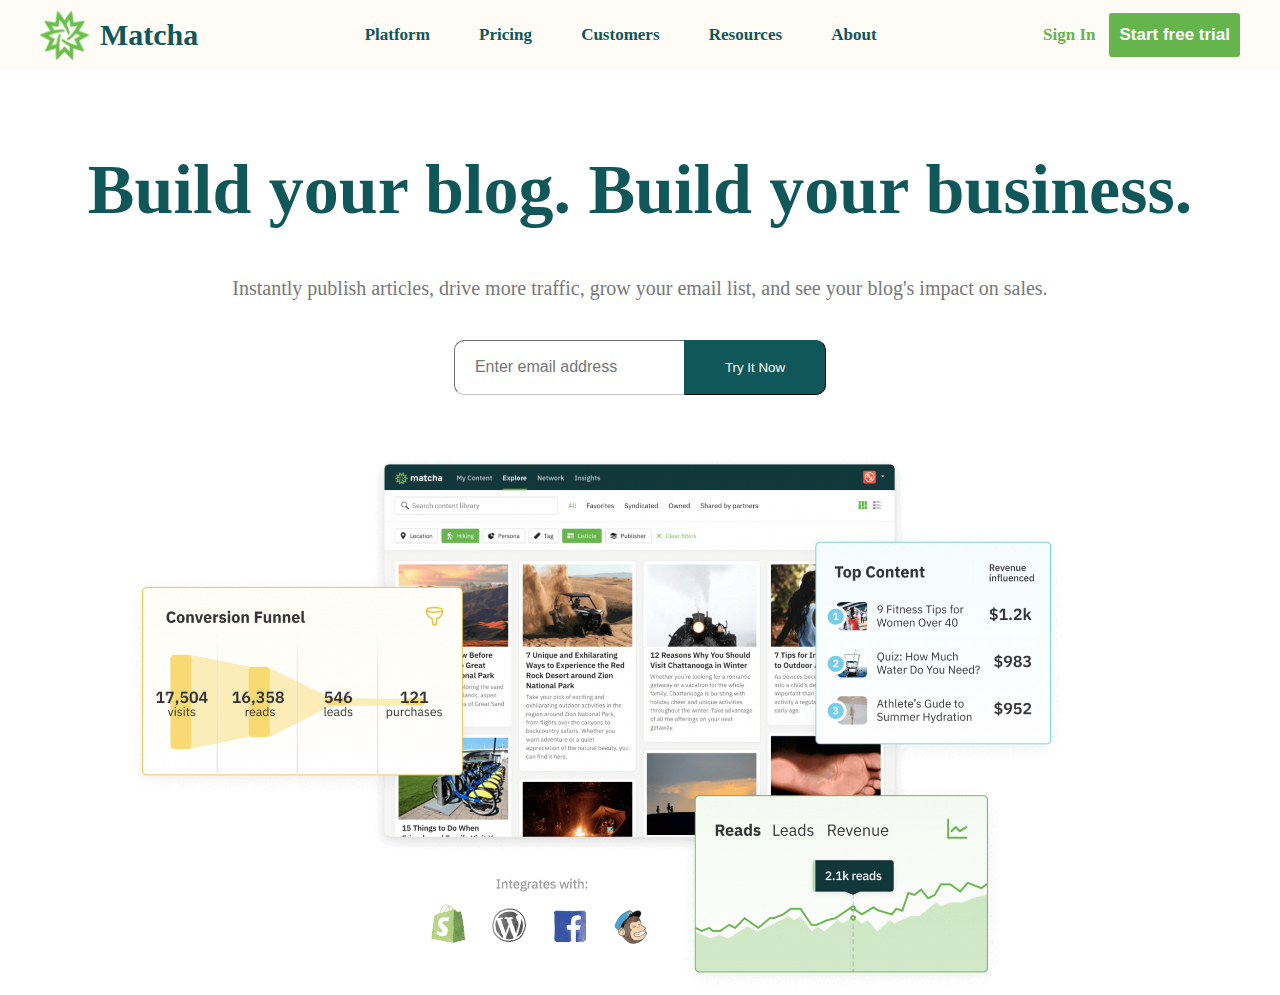
==== matcha/index.html @ ed9de694 "Agregando estilos al input y button del header" ====
<html>
  <head>
    <link href="index.css" rel="stylesheet" type="text/css" />
  </head>
  <body>
    <nav>
      <div class="logo">
        <img src="images/matcha-logo.png" />
        <h1>Matcha</h1>
      </div>

      <ul>
        <li>Platform</li>
        <li>Pricing</li>
        <li>Customers</li>
        <li>Resources</li>
        <li>About</li>
      </ul>

      <div class="sign-in">
        <a href="#">Sign In</a>
        <button>Start free trial</button>
      </div>
    </nav>

    <header>
      <h1>Build your blog. Build your business.</h1>

      <p>Instantly publish articles, drive more traffic, grow your email list, and see your blog's impact on sales.</p>

      <div class="button-header">
        <input type="text" placeholder="Enter email address"/>
        <button>Try It Now</button>
      </div>

      <img class="intro" src="images/intro_image.png" />
    </header>

  </body>
</htm
---- matcha/index.css ----
body {
  margin: 0;
}

nav {
  display: flex;
  justify-content: space-between;
  align-items: center;
  height: 70px;
  width: 100%;
  background-color: #fffbf7;

  /* Pega la barra de navegación hasta arriba */
  top: 0;
  position: fixed;
}

nav .logo {
  display: flex;
  align-items: center;
  margin-left: 40px;
}

nav .logo h1 {
  margin-top: 0;
  margin-bottom: 0;
  margin-left: 10px;
  color: #0f5758;
  font-size: 30px;
}

nav .logo img {
  width: 50px;
  height: 50px;
}

nav ul {
  list-style: none;
  margin: 0;
  padding: 0;
  display: flex;
  justify-content: space-between;
  width: 40%;
  color: #0f5758;
  font-weight: 600;
  font-size: 17px;
}

nav .sign-in {
  margin-right: 40px;
}

nav .sign-in a {
  color: #65b54c;
  text-decoration: none;
  font-weight: 600;
  font-size: 17px;
}

nav .sign-in button {
  margin-left: 10px;
  color: white;
  background-color: #65b54c;
  font-weight: 600;
  border: none;
  border-radius: 3px;
  padding-top: 12px;
  padding-bottom: 12px;
  padding-left: 10px;
  padding-right: 10px;
  font-size: 17px;
}

header {
  text-align: center;
  margin-top: 150px;
}

header .intro {
  width: 80%;
}

header h1 {
  font-size: 70px;
  color: #0f5758;
}

header p {
  font-size: 20px;
  color: #78787a;
}

header .button-header {
  margin-top: 40px;
  margin-bottom: 60px;
  display: flex;
  justify-content: center;
}

header .button-header input  {
  height: 55px;
  font-size: 16px;
  border-top-left-radius: 10px;
  border-bottom-left-radius: 10px;
  border-color: #c3c2c4;
  border-width: 1px;
  border-right: none;
  padding-left: 20px;
}

header .button-header button {
  height: 55px;
  border-width: 1px;
  border-top-right-radius: 10px;
  border-bottom-right-radius: 10px;
  border-color: #0f5758;
  background-color: #0f5758;
  color: white;
  padding-left: 40px;
  padding-right: 40px;
}
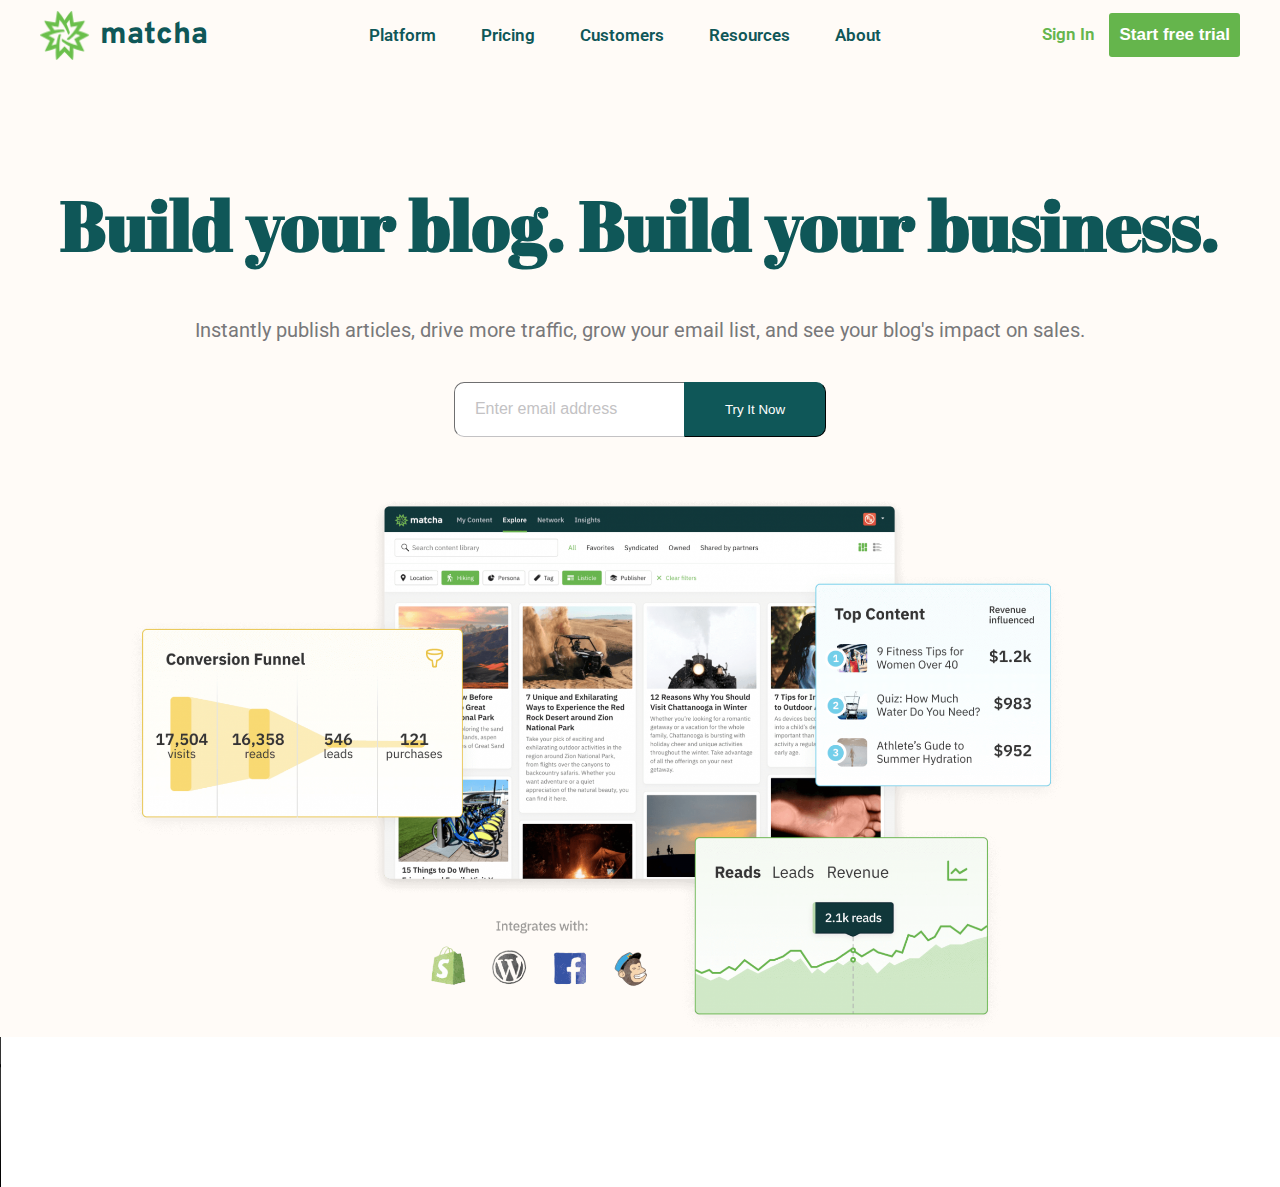
==== commit 022c0bdf: "Agregando video" ====
--- a/matcha/index.html
+++ b/matcha/index.html
@@ -1,12 +1,17 @@
 <html>
   <head>
     <link href="index.css" rel="stylesheet" type="text/css" />
+    <link rel="preconnect" href="https://fonts.googleapis.com">
+    <link rel="preconnect" href="https://fonts.gstatic.com" crossorigin>
+    <link href="https://fonts.googleapis.com/css2?family=Overpass&display=swap" rel="stylesheet">
+    <link href="https://fonts.googleapis.com/css2?family=Roboto&display=swap" rel="stylesheet">
+    <link href="https://fonts.googleapis.com/css2?family=Abril+Fatface&display=swap" rel="stylesheet">
   </head>
   <body>
     <nav>
       <div class="logo">
         <img src="images/matcha-logo.png" />
-        <h1>Matcha</h1>
+        <h1>matcha</h1>
       </div>
 
       <ul>
@@ -36,5 +41,10 @@
       <img class="intro" src="images/intro_image.png" />
     </header>
 
+    <section>
+      <video controls>
+        <source src="https://file-examples-com.github.io/uploads/2017/04/file_example_MP4_480_1_5MG.mp4" type="video/mp4"> 
+      </video>
+    </section>
   </body>
 </htm--- a/matcha/index.css
+++ b/matcha/index.css
@@ -1,5 +1,6 @@
 body {
   margin: 0;
+  font-family: 'Roboto', sans-serif;
 }
 
 nav {
@@ -27,6 +28,8 @@
   margin-left: 10px;
   color: #0f5758;
   font-size: 30px;
+  font-family: 'Overpass', sans-serif;
+  font-weight: 800;
 }
 
 nav .logo img {
@@ -73,7 +76,8 @@
 
 header {
   text-align: center;
-  margin-top: 150px;
+  padding-top: 130px;
+  background-color: #fffbf7;
 }
 
 header .intro {
@@ -83,6 +87,7 @@
 header h1 {
   font-size: 70px;
   color: #0f5758;
+  font-family: 'Abril Fatface', cursive;
 }
 
 header p {
@@ -108,6 +113,10 @@
   padding-left: 20px;
 }
 
+header .button-header input::placeholder {
+  color: #c3c2c4;
+}
+
 header .button-header button {
   height: 55px;
   border-width: 1px;
@@ -118,4 +127,4 @@
   color: white;
   padding-left: 40px;
   padding-right: 40px;
-}+}
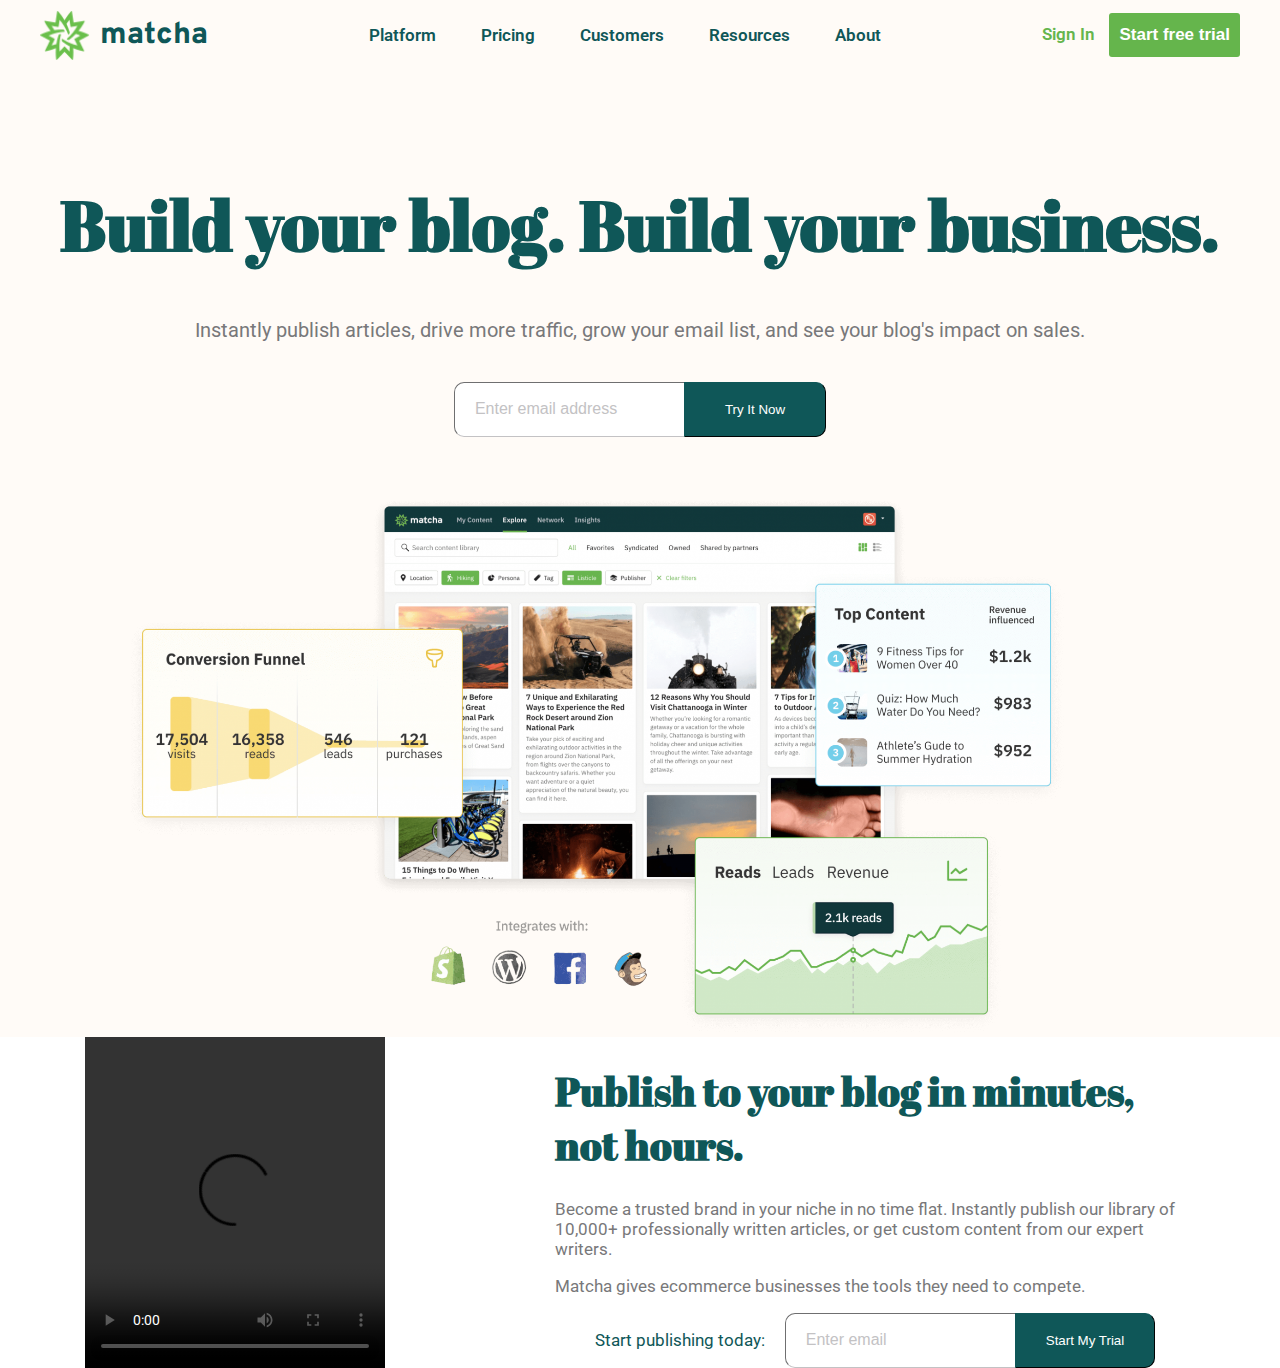
==== commit e18a2a56: "Agregando sección de video" ====
--- a/matcha/index.html
+++ b/matcha/index.html
@@ -33,7 +33,7 @@
 
       <p>Instantly publish articles, drive more traffic, grow your email list, and see your blog's impact on sales.</p>
 
-      <div class="button-header">
+      <div class="button-header input-button">
         <input type="text" placeholder="Enter email address"/>
         <button>Try It Now</button>
       </div>
@@ -41,10 +41,23 @@
       <img class="intro" src="images/intro_image.png" />
     </header>
 
-    <section>
+    <section id="publish">
       <video controls>
         <source src="https://file-examples-com.github.io/uploads/2017/04/file_example_MP4_480_1_5MG.mp4" type="video/mp4"> 
       </video>
+      <div class="text-publish">
+        <h1>Publish to your blog in minutes, not hours.</h1>
+        <p>Become a trusted brand in your niche in no time flat. Instantly publish our library of 10,000+ professionally written articles, or get custom content from our expert writers.</p>
+        <p>Matcha gives ecommerce businesses the tools they need to compete.</p>
+
+        <div class="input-publish">
+          <label>Start publishing today:</label>
+          <div class="input-button">
+            <input type="text" placeholder="Enter email"/>
+            <button>Start My Trial</button>
+          </div>
+        </div>
+      </div>
     </section>
   </body>
 </htm--- a/matcha/index.css
+++ b/matcha/index.css
@@ -98,11 +98,23 @@
 header .button-header {
   margin-top: 40px;
   margin-bottom: 60px;
+}
+
+header .button-header input::placeholder {
+  color: #c3c2c4;
+}
+
+header .button-header button {
+  padding-left: 40px;
+  padding-right: 40px;
+}
+
+.input-button {
   display: flex;
   justify-content: center;
 }
 
-header .button-header input  {
+.input-button input {
   height: 55px;
   font-size: 16px;
   border-top-left-radius: 10px;
@@ -113,11 +125,7 @@
   padding-left: 20px;
 }
 
-header .button-header input::placeholder {
-  color: #c3c2c4;
-}
-
-header .button-header button {
+.input-button button {
   height: 55px;
   border-width: 1px;
   border-top-right-radius: 10px;
@@ -125,6 +133,41 @@
   border-color: #0f5758;
   background-color: #0f5758;
   color: white;
-  padding-left: 40px;
-  padding-right: 40px;
 }
+
+.input-button input::placeholder {
+  color: #c3c2c4;
+}
+
+#publish .text-publish .input-publish {
+  display: flex;
+  justify-content: center;
+  align-items: center;
+}
+
+#publish .text-publish .input-publish label {
+  margin-right: 20px;
+  color: #0f5758;
+}
+
+#publish .text-publish .input-publish button {
+  padding-left: 30px;
+  padding-right: 30px;
+}
+
+#publish {
+  display: flex;
+  justify-content: space-around;
+}
+
+#publish .text-publish {
+  width: 50%;
+  font-size: 17px;
+  color: #78787a;
+}
+
+#publish .text-publish h1 {
+    font-size: 40px;
+    color: #0f5758;
+    font-family: 'Abril Fatface', cursive;
+}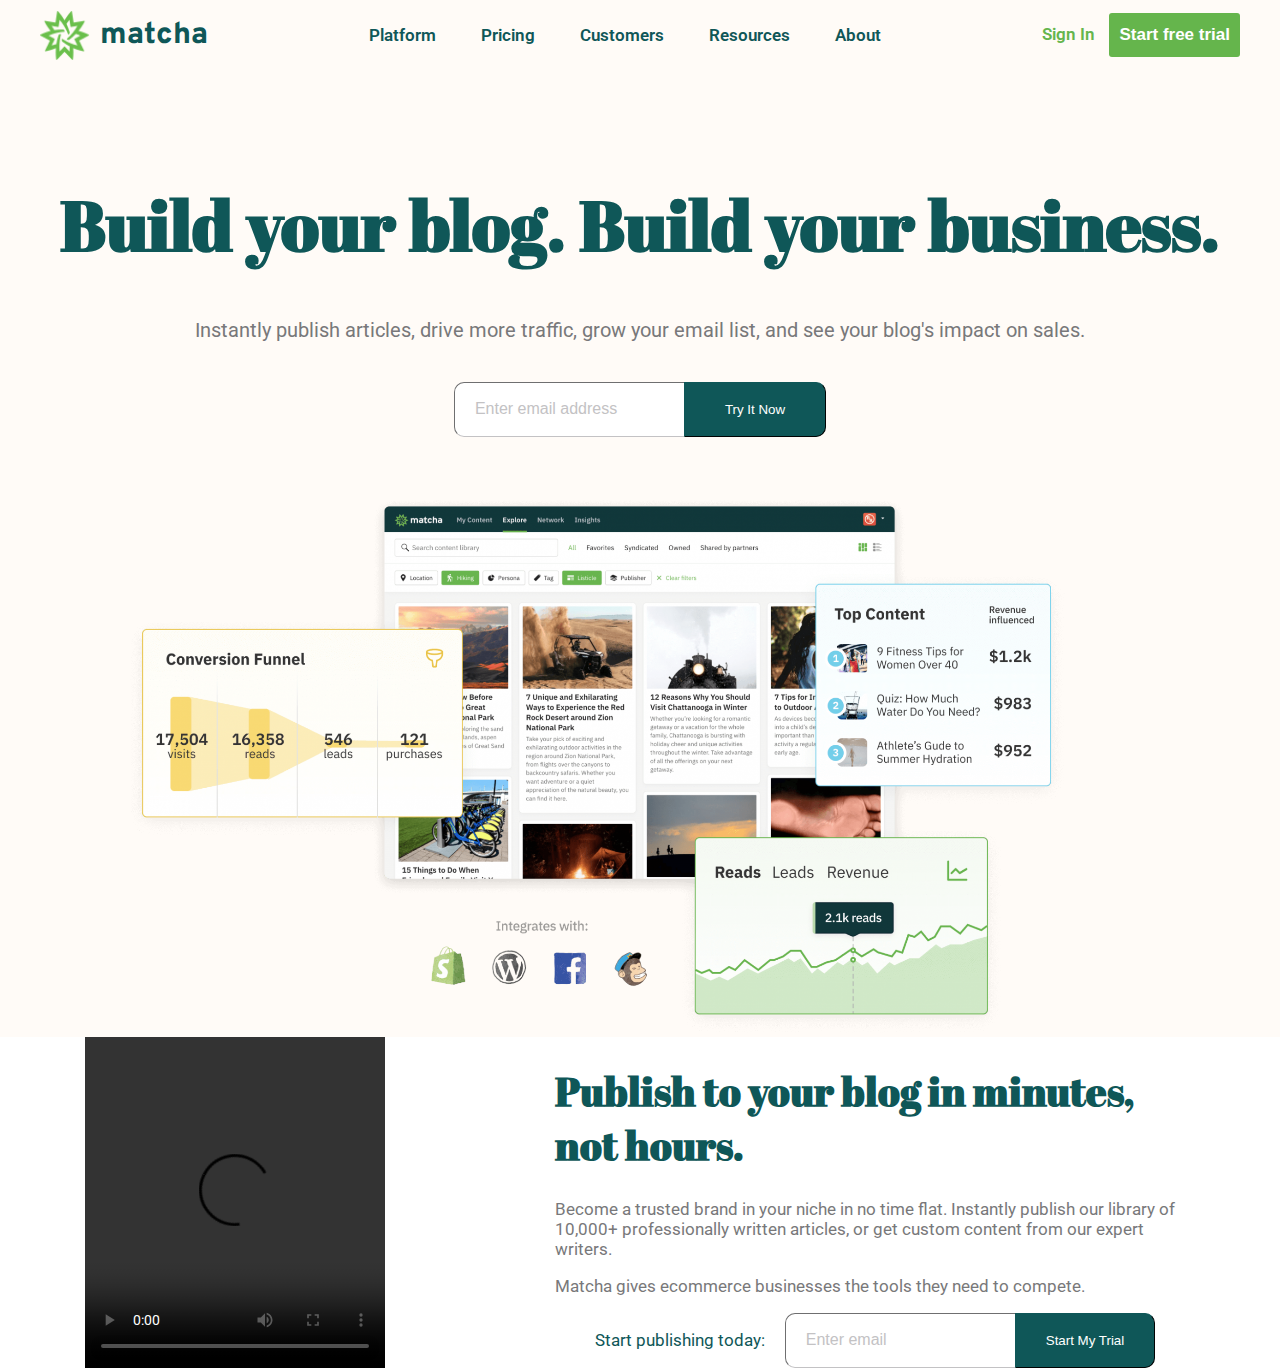
==== commit 93d05a9a: "Solución al reto 02" ====
--- a/matcha/index.html
+++ b/matcha/index.html
@@ -1,6 +1,9 @@
 <html>
   <head>
-    <link href="index.css" rel="stylesheet" type="text/css" />
+    <link href="global.css" rel="stylesheet" type="text/css" />
+    <link href="styles/nav.css" rel="stylesheet" type="text/css" />
+    <link href="styles/header.css" rel="stylesheet" type="text/css" />
+    <link href="styles/publish.css" rel="stylesheet" type="text/css" />
     <link rel="preconnect" href="https://fonts.googleapis.com">
     <link rel="preconnect" href="https://fonts.gstatic.com" crossorigin>
     <link href="https://fonts.googleapis.com/css2?family=Overpass&display=swap" rel="stylesheet">
--- a/matcha/global.css
+++ b/matcha/global.css
@@ -0,0 +1,34 @@
+body {
+  margin: 0;
+  font-family: 'Roboto', sans-serif;
+}
+
+.input-button {
+  display: flex;
+  justify-content: center;
+}
+
+.input-button input {
+  height: 55px;
+  font-size: 16px;
+  border-top-left-radius: 10px;
+  border-bottom-left-radius: 10px;
+  border-color: #c3c2c4;
+  border-width: 1px;
+  border-right: none;
+  padding-left: 20px;
+}
+
+.input-button button {
+  height: 55px;
+  border-width: 1px;
+  border-top-right-radius: 10px;
+  border-bottom-right-radius: 10px;
+  border-color: #0f5758;
+  background-color: #0f5758;
+  color: white;
+}
+
+.input-button input::placeholder {
+  color: #c3c2c4;
+}--- a/matcha/styles/nav.css
+++ b/matcha/styles/nav.css
@@ -0,0 +1,70 @@
+nav {
+  display: flex;
+  justify-content: space-between;
+  align-items: center;
+  height: 70px;
+  width: 100%;
+  background-color: #fffbf7;
+
+  /* Pega la barra de navegación hasta arriba */
+  top: 0;
+  position: fixed;
+}
+
+nav .logo {
+  display: flex;
+  align-items: center;
+  margin-left: 40px;
+}
+
+nav .logo h1 {
+  margin-top: 0;
+  margin-bottom: 0;
+  margin-left: 10px;
+  color: #0f5758;
+  font-size: 30px;
+  font-family: 'Overpass', sans-serif;
+  font-weight: 800;
+}
+
+nav .logo img {
+  width: 50px;
+  height: 50px;
+}
+
+nav ul {
+  list-style: none;
+  margin: 0;
+  padding: 0;
+  display: flex;
+  justify-content: space-between;
+  width: 40%;
+  color: #0f5758;
+  font-weight: 600;
+  font-size: 17px;
+}
+
+nav .sign-in {
+  margin-right: 40px;
+}
+
+nav .sign-in a {
+  color: #65b54c;
+  text-decoration: none;
+  font-weight: 600;
+  font-size: 17px;
+}
+
+nav .sign-in button {
+  margin-left: 10px;
+  color: white;
+  background-color: #65b54c;
+  font-weight: 600;
+  border: none;
+  border-radius: 3px;
+  padding-top: 12px;
+  padding-bottom: 12px;
+  padding-left: 10px;
+  padding-right: 10px;
+  font-size: 17px;
+}--- a/matcha/styles/header.css
+++ b/matcha/styles/header.css
@@ -0,0 +1,34 @@
+header {
+  text-align: center;
+  padding-top: 130px;
+  background-color: #fffbf7;
+}
+
+header .intro {
+  width: 80%;
+}
+
+header h1 {
+  font-size: 70px;
+  color: #0f5758;
+  font-family: 'Abril Fatface', cursive;
+}
+
+header p {
+  font-size: 20px;
+  color: #78787a;
+}
+
+header .button-header {
+  margin-top: 40px;
+  margin-bottom: 60px;
+}
+
+header .button-header input::placeholder {
+  color: #c3c2c4;
+}
+
+header .button-header button {
+  padding-left: 40px;
+  padding-right: 40px;
+}--- a/matcha/styles/publish.css
+++ b/matcha/styles/publish.css
@@ -0,0 +1,32 @@
+#publish .text-publish .input-publish {
+  display: flex;
+  justify-content: center;
+  align-items: center;
+}
+
+#publish .text-publish .input-publish label {
+  margin-right: 20px;
+  color: #0f5758;
+}
+
+#publish .text-publish .input-publish button {
+  padding-left: 30px;
+  padding-right: 30px;
+}
+
+#publish {
+  display: flex;
+  justify-content: space-around;
+}
+
+#publish .text-publish {
+  width: 50%;
+  font-size: 17px;
+  color: #78787a;
+}
+
+#publish .text-publish h1 {
+    font-size: 40px;
+    color: #0f5758;
+    font-family: 'Abril Fatface', cursive;
+}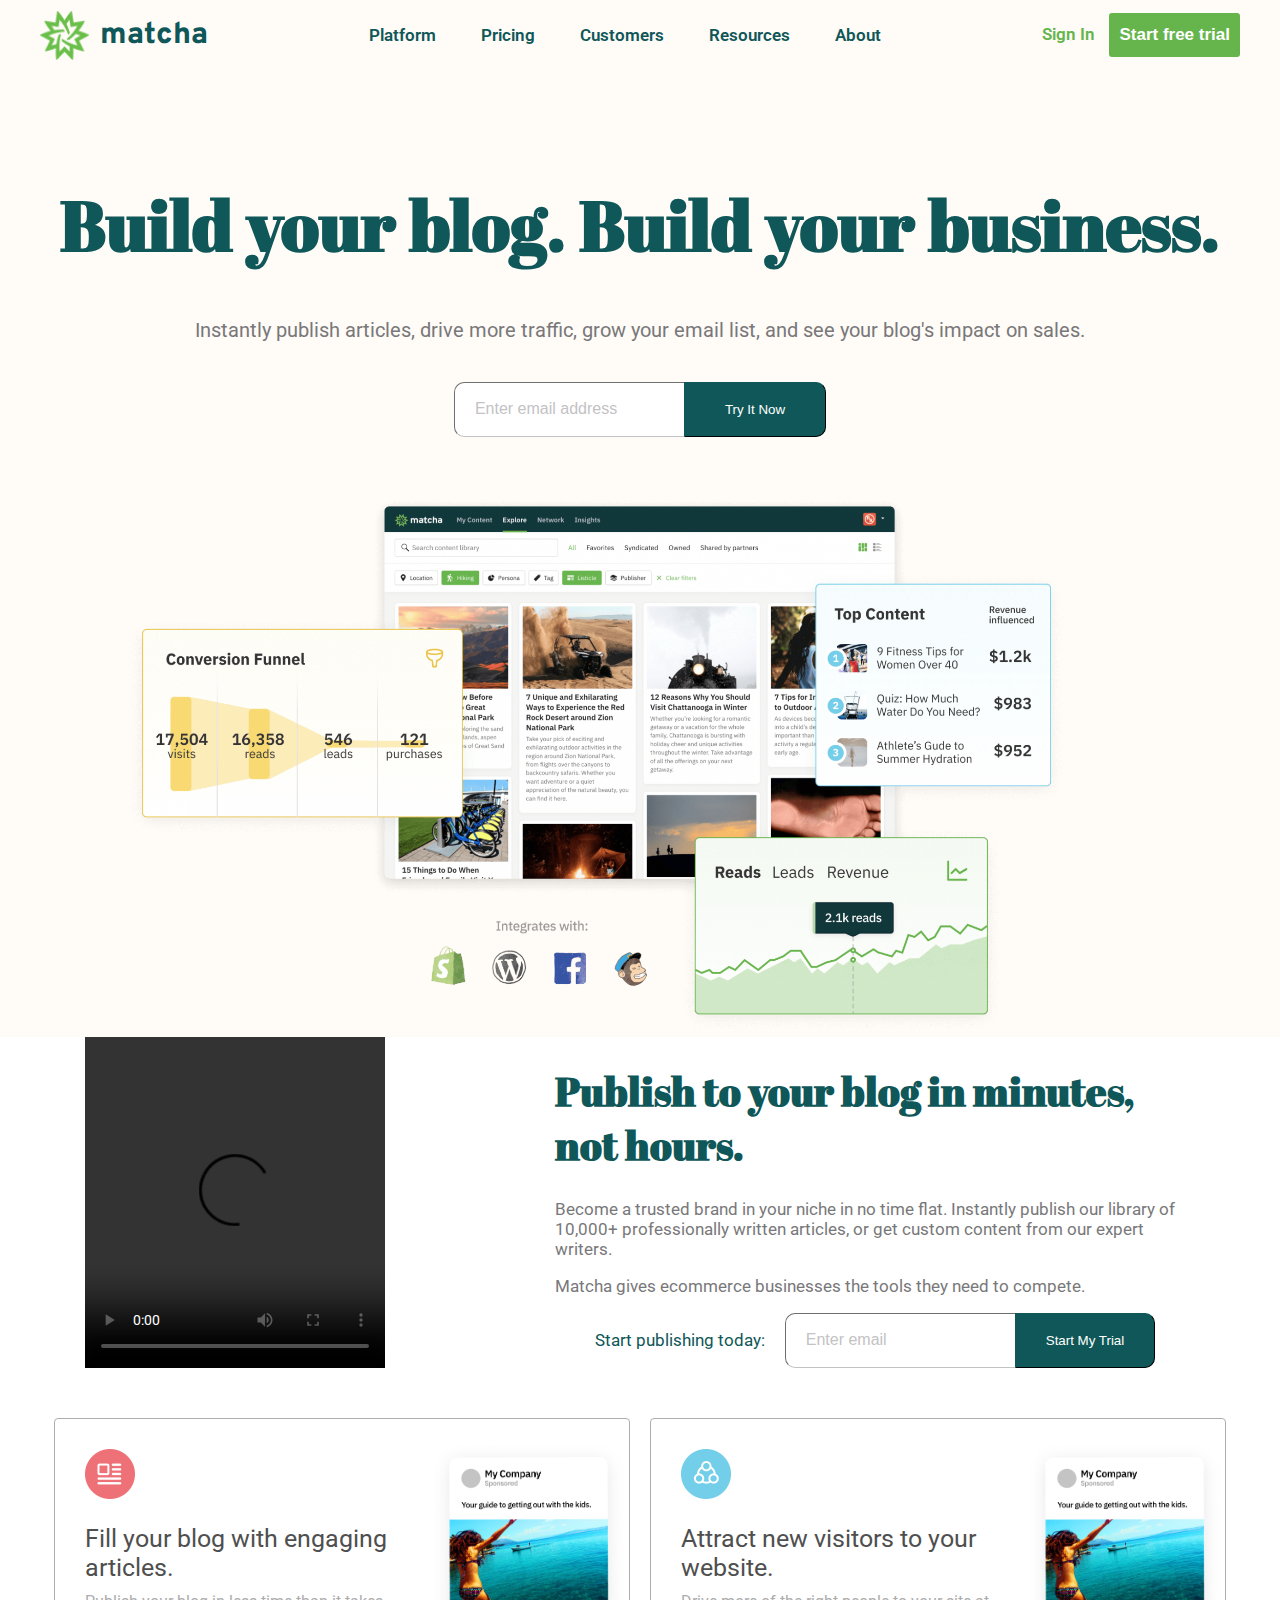
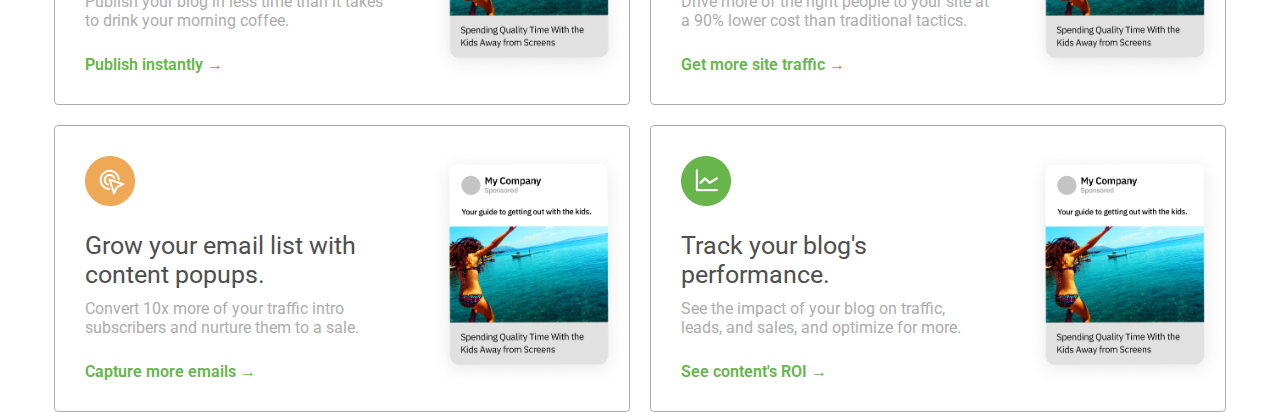
==== commit 8a4bdfac: "Sección hecha con css grid" ====
--- a/matcha/index.html
+++ b/matcha/index.html
@@ -4,6 +4,7 @@
     <link href="styles/nav.css" rel="stylesheet" type="text/css" />
     <link href="styles/header.css" rel="stylesheet" type="text/css" />
     <link href="styles/publish.css" rel="stylesheet" type="text/css" />
+    <link href="styles/features.css" rel="stylesheet" type="text/css" />
     <link rel="preconnect" href="https://fonts.googleapis.com">
     <link rel="preconnect" href="https://fonts.gstatic.com" crossorigin>
     <link href="https://fonts.googleapis.com/css2?family=Overpass&display=swap" rel="stylesheet">
@@ -62,5 +63,52 @@
         </div>
       </div>
     </section>
+
+    <section id="features">
+      <article>
+        <div class="feature-text">
+          <img src="images/icon_publish.png" />
+          <h4>Fill your blog with engaging articles.</h4>
+          <p>Publish your blog in less time than it takes to drink your morning coffee.</p>
+          <a>Publish instantly →</a>
+        </div>
+        <div class="img-traffic">
+          <img src="images/image_site_traffic.png"/>
+        </div>
+      </article>
+      <article>
+        <div class="feature-text">
+          <img src="images/icon_site_traffic.png" />
+          <h4>Attract new visitors to your website.</h4>
+          <p>Drive more of the right people to your site at a 90% lower cost than traditional tactics.</p>
+          <a>Get more site traffic →</a>
+        </div>
+        <div class="img-traffic">
+          <img src="images/image_site_traffic.png"/>
+        </div>
+      </article>
+      <article>
+        <div class="feature-text">
+          <img src="images/icon_capture.png" />
+          <h4>Grow your email list with content popups.</h4>
+          <p>Convert 10x more of your traffic intro subscribers and nurture them to a sale.</p>
+          <a>Capture more emails →</a>
+        </div>
+        <div class="img-traffic">
+          <img src="images/image_site_traffic.png"/>
+        </div>
+      </article>
+      <article>
+        <div class="feature-text">
+          <img src="images/icon_roi.png" />
+          <h4>Track your blog's performance.</h4>
+          <p>See the impact of your blog on traffic, leads, and sales, and optimize for more.</p>
+          <a>See content's ROI →</a>
+        </div>
+        <div class="img-traffic">
+          <img src="images/image_site_traffic.png"/>
+        </div>
+      </article>
+    </section>
   </body>
 </htm--- a/matcha/styles/features.css
+++ b/matcha/styles/features.css
@@ -0,0 +1,59 @@
+#features {
+  margin-top: 50px;
+  display: grid;
+  grid-template-columns: 45% 45%;
+  justify-content: center;
+  gap: 20px;
+}
+
+#features article {
+  display: flex;
+  border: 1px solid #adadad;
+  border-radius: 4px;
+  background-color: white;
+}
+
+#features article .feature-text {
+  width: 60%;
+}
+
+#features article .feature-text img {
+  width: 50px;
+  height: 50px;
+}
+
+#features article .feature-text h4 {
+  color: #4f4f4f;
+  font-weight: 400;
+  font-size: 25px;
+  margin: 0;
+  margin-top: 25px;
+}
+
+#features article .feature-text p {
+  color: #adadad;
+  margin: 0;
+  margin-top: 10px;
+  margin-bottom: 25px;
+}
+
+#features article .feature-text a {
+  color: #65b54c;
+  text-decoration: none;
+  font-weight: 600;
+}
+
+#features article .feature-text {
+  padding: 30px;
+}
+
+#features article .img-traffic {
+  width: 40%;
+  display: flex;
+  justify-content: flex-end;
+  align-items: center;
+}
+
+#features article .img-traffic img {
+  width: 200px;
+}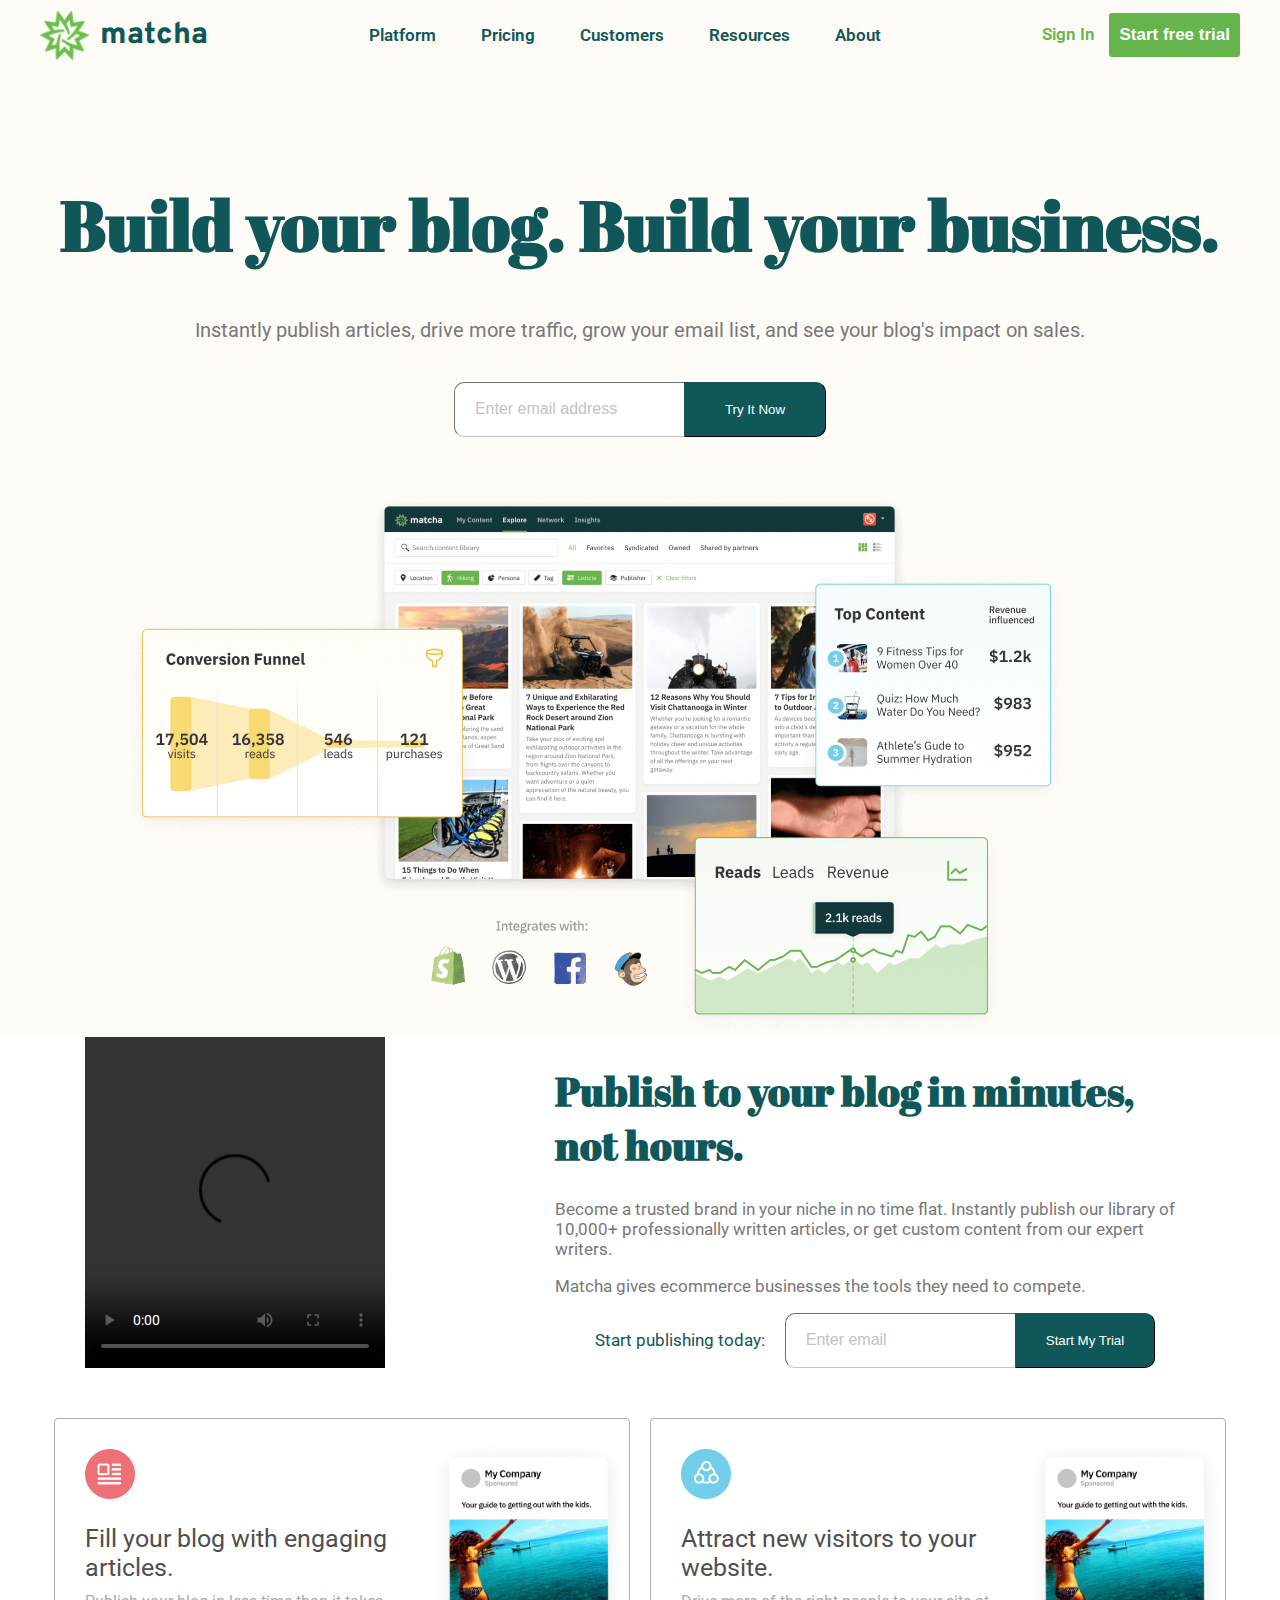
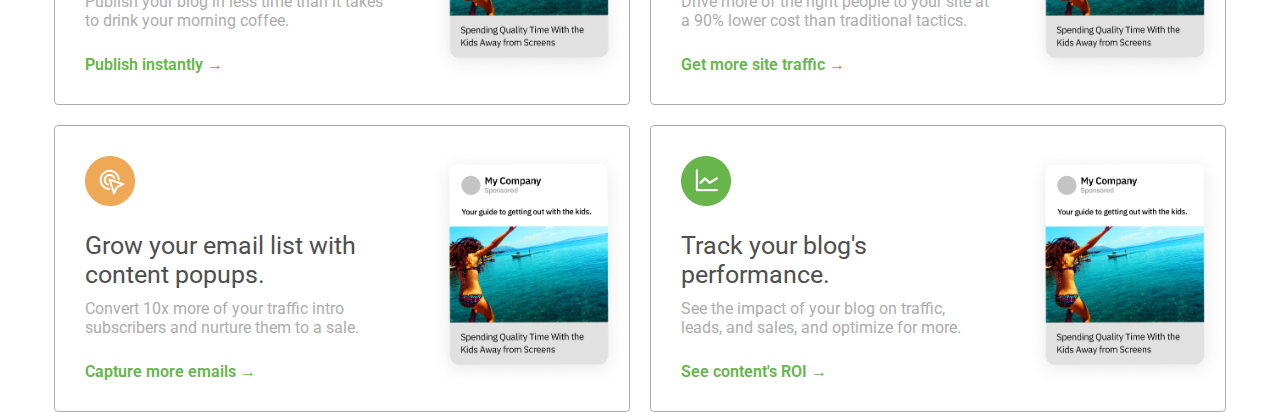
==== commit 9108c241: "Contenido de la sesion 03" ====
--- a/matcha/index.html
+++ b/matcha/index.html
@@ -1,5 +1,7 @@
 <html>
   <head>
+    <meta charset="utf-8" />
+    <meta name="viewport" content="width=device-width, initial-scale=1.0, user-scalable=no" />
     <link href="global.css" rel="stylesheet" type="text/css" />
     <link href="styles/nav.css" rel="stylesheet" type="text/css" />
     <link href="styles/header.css" rel="stylesheet" type="text/css" />
--- a/matcha/styles/nav.css
+++ b/matcha/styles/nav.css
@@ -67,4 +67,41 @@
   padding-left: 10px;
   padding-right: 10px;
   font-size: 17px;
+}
+
+/* Medidas estandar */
+
+/* Dispositivo movil */
+@media (max-width: 575px) {
+  nav ul {
+    display: none;
+  }
+
+  nav .sign-in {
+    display: none;
+  }
+}
+
+/* Dispositivo pequeño */
+@media (min-width: 576px) and (max-width: 767px) {
+  nav ul {
+    display: none;
+  }
+}
+
+/* Dispositivo mediano (tablets) */
+@media (min-width: 768px) and (max-width: 991px) {
+  nav ul {
+    display: none;
+  }
+}
+
+/* Dispositivos grandes (desktops) */
+@media (min-width: 992px) and (max-width: 1199px) {
+
+}
+
+/* Cualquier otra cosa (monitores, tvs, pantalla imax del cine) */
+@media (min-width: 1200px) {
+
 }--- a/matcha/styles/publish.css
+++ b/matcha/styles/publish.css
@@ -17,6 +17,7 @@
 #publish {
   display: flex;
   justify-content: space-around;
+  flex-wrap: wrap;
 }
 
 #publish .text-publish {
--- a/matcha/styles/features.css
+++ b/matcha/styles/features.css
@@ -1,8 +1,9 @@
 #features {
   margin-top: 50px;
   display: grid;
-  grid-template-columns: 45% 45%;
+  grid-template-columns: repeat(auto-fill, minmax(350px, 45%));
   justify-content: center;
+  justify-items: center;
   gap: 20px;
 }
 
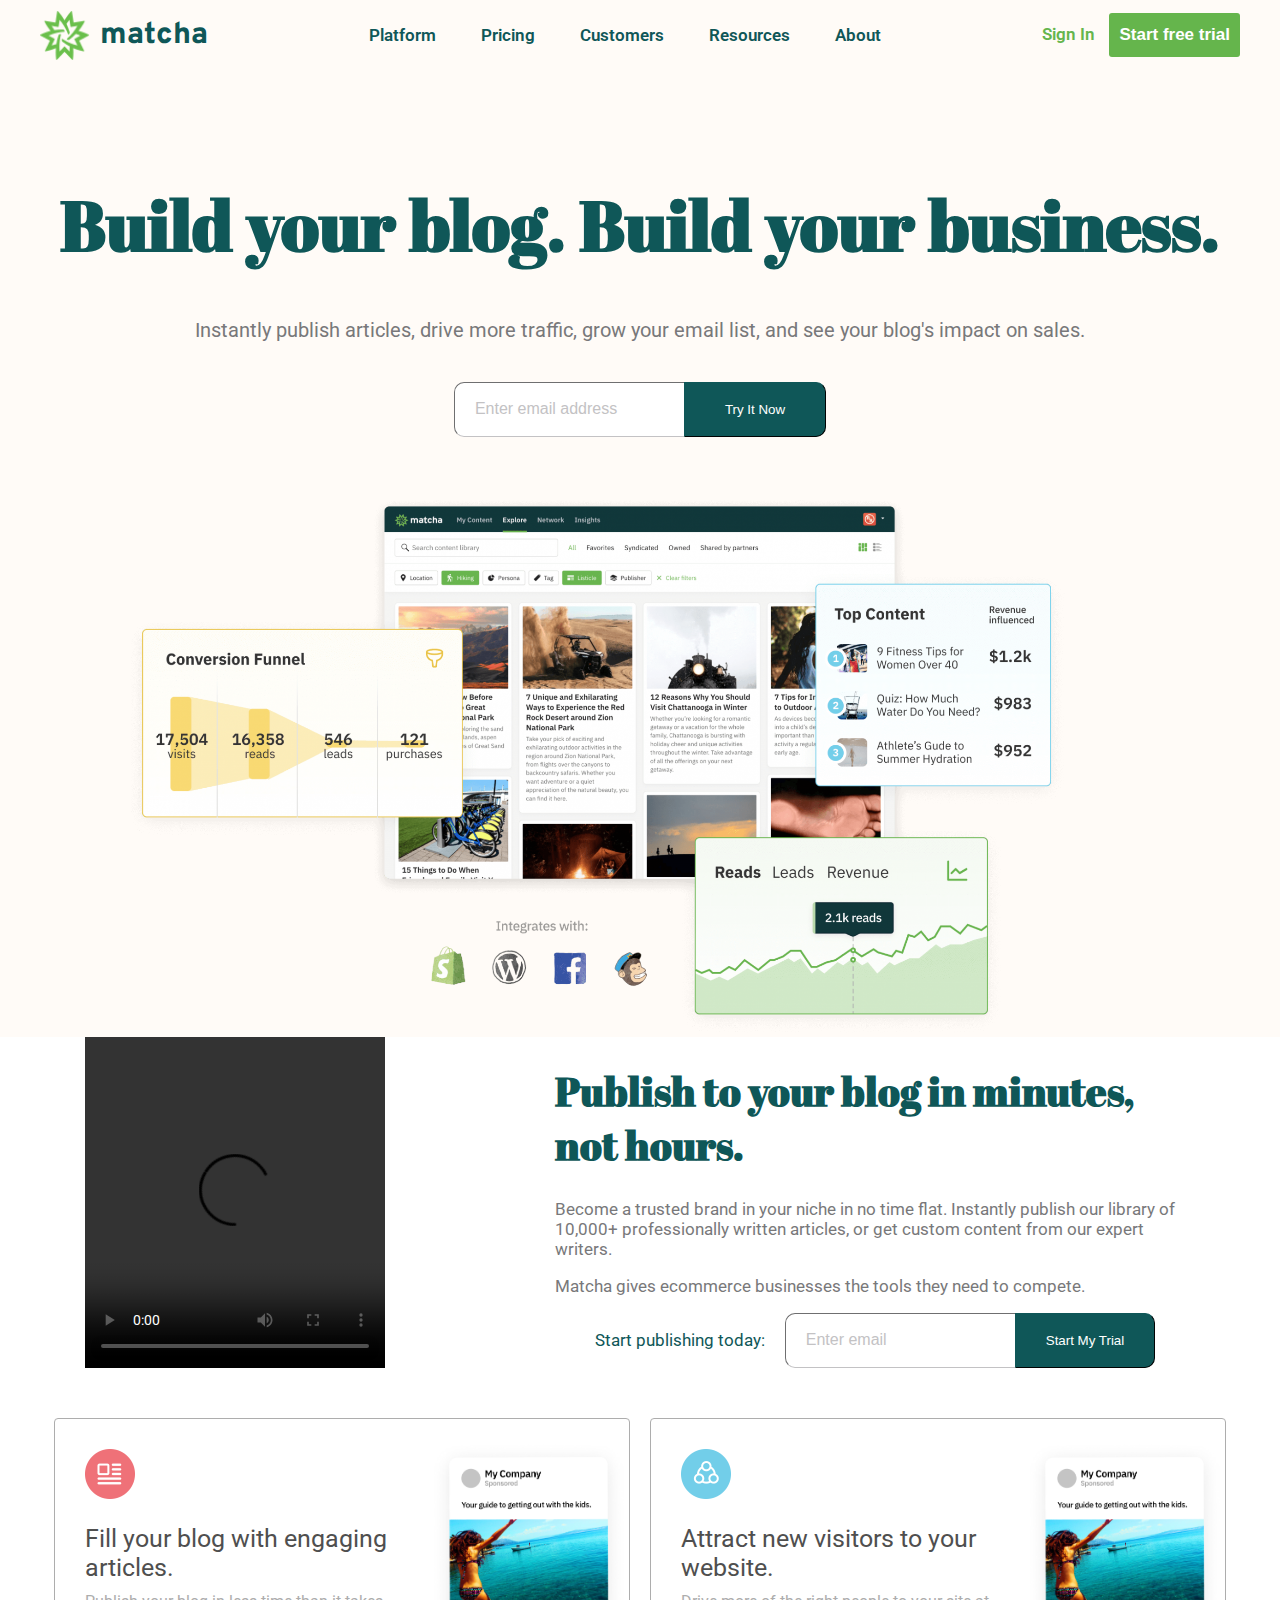
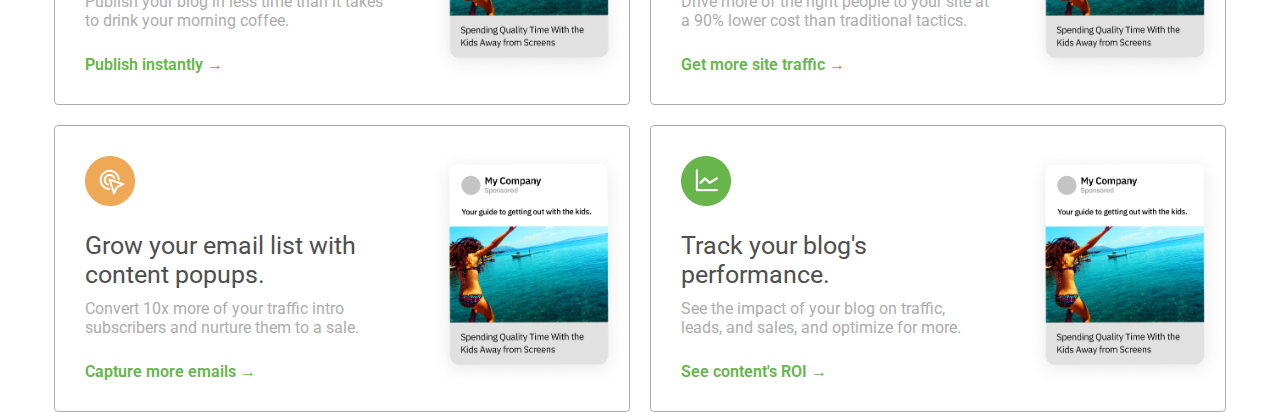
==== commit f016af92: "Agregando version de matcha con sass" ====
--- a/matcha/index.html
+++ b/matcha/index.html
@@ -2,8 +2,7 @@
   <head>
     <meta charset="utf-8" />
     <meta name="viewport" content="width=device-width, initial-scale=1.0, user-scalable=no" />
-    <link href="global.css" rel="stylesheet" type="text/css" />
-    <link href="styles/nav.css" rel="stylesheet" type="text/css" />
+    <link href="styles/index.css" rel="stylesheet" type="text/css" />
     <link href="styles/header.css" rel="stylesheet" type="text/css" />
     <link href="styles/publish.css" rel="stylesheet" type="text/css" />
     <link href="styles/features.css" rel="stylesheet" type="text/css" />
--- a/matcha/styles/index.css
+++ b/matcha/styles/index.css
@@ -0,0 +1,120 @@
+@charset "UTF-8";
+body {
+  margin: 0;
+  font-family: "Roboto", sans-serif;
+}
+
+.input-button {
+  display: flex;
+  justify-content: center;
+}
+.input-button input {
+  height: 55px;
+  font-size: 16px;
+  border-top-left-radius: 10px;
+  border-bottom-left-radius: 10px;
+  border-color: #c3c2c4;
+  border-width: 1px;
+  border-right: none;
+  padding-left: 20px;
+}
+.input-button button {
+  height: 55px;
+  border-width: 1px;
+  border-top-right-radius: 10px;
+  border-bottom-right-radius: 10px;
+  border-color: #0f5758;
+  background-color: #0f5758;
+  color: white;
+}
+.input-button input::placeholder {
+  color: #c3c2c4;
+}
+
+nav {
+  display: flex;
+  justify-content: space-between;
+  align-items: center;
+  height: 70px;
+  width: 100%;
+  background-color: #fffbf7;
+  top: 0;
+  position: fixed;
+}
+nav .logo {
+  display: flex;
+  align-items: center;
+  margin-left: 40px;
+}
+nav .logo h1 {
+  margin-top: 0;
+  margin-bottom: 0;
+  margin-left: 10px;
+  color: #0f5758;
+  font-size: 30px;
+  font-family: "Overpass", sans-serif;
+  font-weight: 800;
+}
+nav .logo img {
+  width: 50px;
+  height: 50px;
+}
+nav ul {
+  list-style: none;
+  margin: 0;
+  padding: 0;
+  display: flex;
+  justify-content: space-between;
+  width: 40%;
+  color: #0f5758;
+  font-weight: 600;
+  font-size: 17px;
+}
+nav .sign-in {
+  margin-right: 40px;
+}
+nav .sign-in a {
+  color: #65b54c;
+  text-decoration: none;
+  font-weight: 600;
+  font-size: 17px;
+}
+nav .sign-in button {
+  margin-left: 10px;
+  color: white;
+  background-color: #65b54c;
+  font-weight: 600;
+  border: none;
+  border-radius: 3px;
+  padding-top: 12px;
+  padding-bottom: 12px;
+  padding-left: 10px;
+  padding-right: 10px;
+  font-size: 17px;
+}
+
+/* Medidas estandar */
+/* Dispositivo movil */
+@media (max-width: 575px) {
+  nav ul {
+    display: none;
+  }
+
+  nav .sign-in {
+    display: none;
+  }
+}
+/* Dispositivo pequeño */
+@media (min-width: 576px) and (max-width: 767px) {
+  nav ul {
+    display: none;
+  }
+}
+/* Dispositivo mediano (tablets) */
+@media (min-width: 768px) and (max-width: 991px) {
+  nav ul {
+    display: none;
+  }
+}
+
+/*# sourceMappingURL=index.css.map */
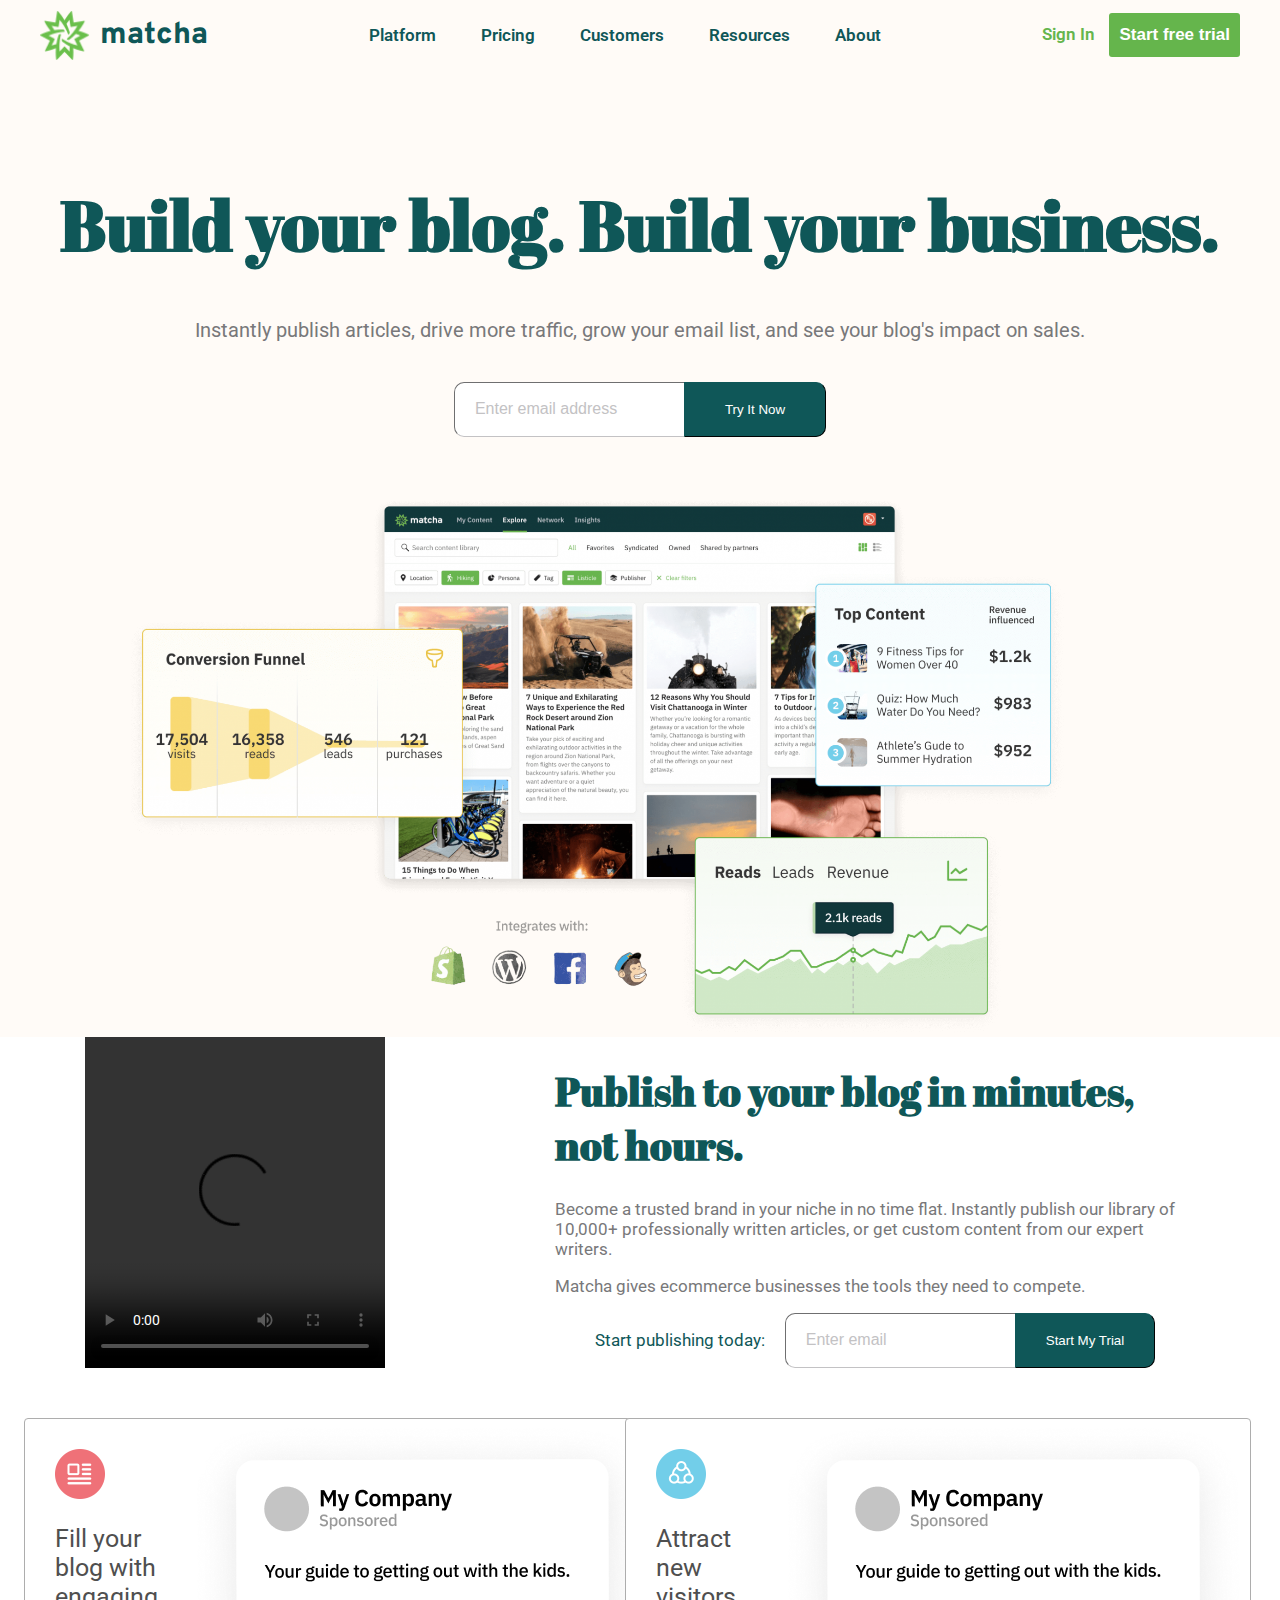
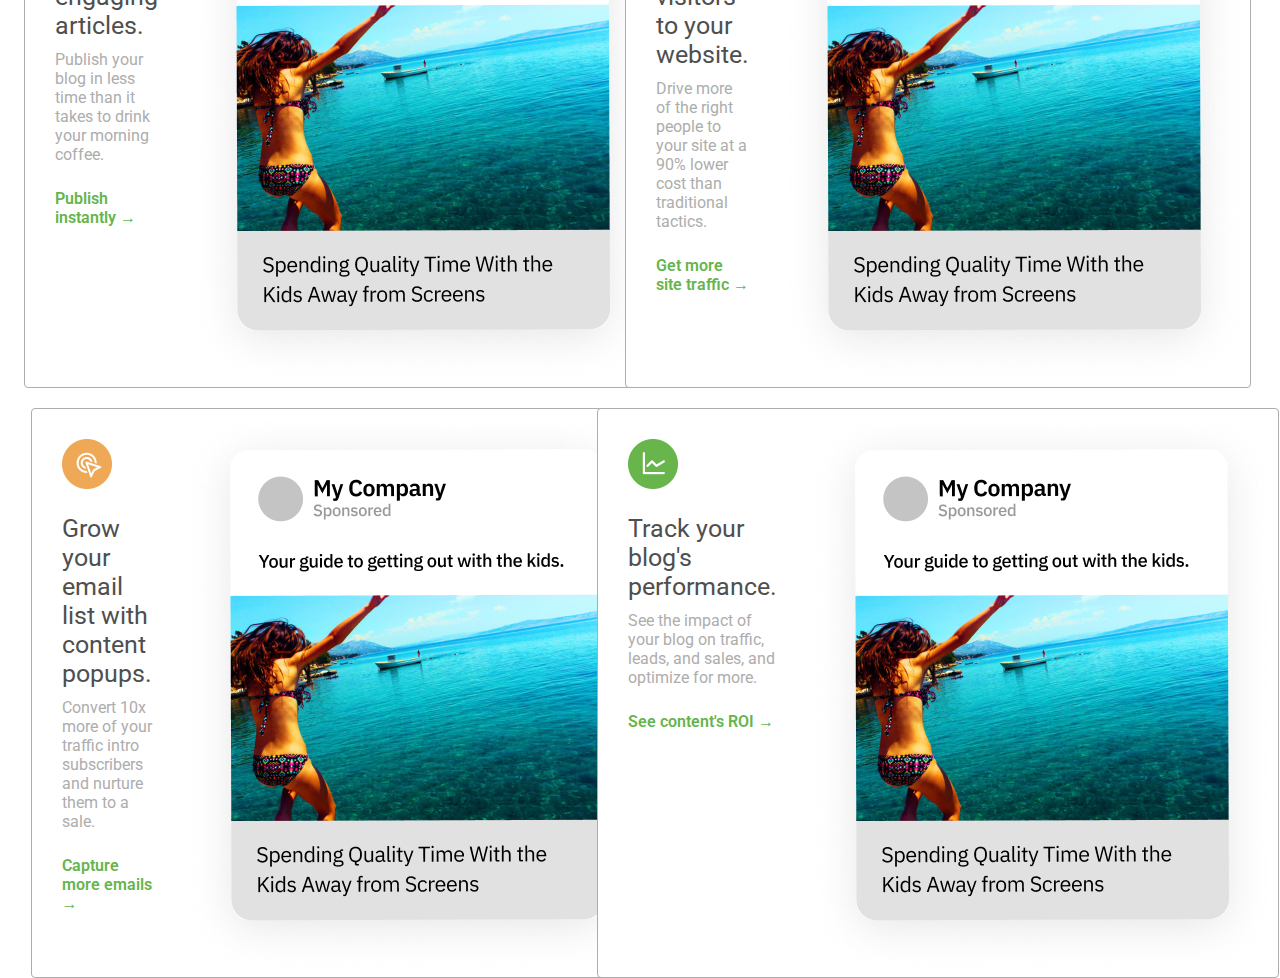
==== commit bac0cebd: "Diviendo los estilos en diferentes archivos de sass" ====
--- a/matcha/index.html
+++ b/matcha/index.html
@@ -3,9 +3,6 @@
     <meta charset="utf-8" />
     <meta name="viewport" content="width=device-width, initial-scale=1.0, user-scalable=no" />
     <link href="styles/index.css" rel="stylesheet" type="text/css" />
-    <link href="styles/header.css" rel="stylesheet" type="text/css" />
-    <link href="styles/publish.css" rel="stylesheet" type="text/css" />
-    <link href="styles/features.css" rel="stylesheet" type="text/css" />
     <link rel="preconnect" href="https://fonts.googleapis.com">
     <link rel="preconnect" href="https://fonts.gstatic.com" crossorigin>
     <link href="https://fonts.googleapis.com/css2?family=Overpass&display=swap" rel="stylesheet">
--- a/matcha/styles/index.css
+++ b/matcha/styles/index.css
@@ -1,4 +1,201 @@
 @charset "UTF-8";
+#features {
+  margin-top: 50px;
+  display: grid;
+  grid-template-columns: repeat(auto-fill, minmax(350px, 45%));
+  justify-content: center;
+  justify-items: center;
+  gap: 20px;
+}
+#features article {
+  display: flex;
+  border: 1px solid #adadad;
+  border-radius: 4px;
+  background-color: white;
+}
+#features article .feature-text {
+  width: 60%;
+  padding: 30px;
+}
+#features article .feature-text img {
+  width: 50px;
+  height: 50px;
+}
+#features article .feature-text h4 {
+  color: #4f4f4f;
+  font-weight: 400;
+  font-size: 25px;
+  margin: 0;
+  margin-top: 25px;
+}
+#features article .feature-text p {
+  color: #adadad;
+  margin: 0;
+  margin-top: 10px;
+  margin-bottom: 25px;
+}
+#features article .feature-text a {
+  color: #65b54c;
+  text-decoration: none;
+  font-weight: 600;
+}
+#features article .feature-text .img-traffic {
+  width: 40%;
+  display: flex;
+  justify-content: flex-end;
+  align-items: center;
+}
+#features article .feature-text .img-traffic img {
+  width: 200px;
+}
+
+nav {
+  display: flex;
+  justify-content: space-between;
+  align-items: center;
+  height: 70px;
+  width: 100%;
+  background-color: #fffbf7;
+  top: 0;
+  position: fixed;
+}
+nav .logo {
+  display: flex;
+  align-items: center;
+  margin-left: 40px;
+}
+nav .logo h1 {
+  margin-top: 0;
+  margin-bottom: 0;
+  margin-left: 10px;
+  color: #0f5758;
+  font-size: 30px;
+  font-family: "Overpass", sans-serif;
+  font-weight: 800;
+}
+nav .logo img {
+  width: 50px;
+  height: 50px;
+}
+nav ul {
+  list-style: none;
+  margin: 0;
+  padding: 0;
+  display: flex;
+  justify-content: space-between;
+  width: 40%;
+  color: #0f5758;
+  font-weight: 600;
+  font-size: 17px;
+}
+nav .sign-in {
+  margin-right: 40px;
+}
+nav .sign-in a {
+  color: #65b54c;
+  text-decoration: none;
+  font-weight: 600;
+  font-size: 17px;
+}
+nav .sign-in button {
+  margin-left: 10px;
+  color: white;
+  background-color: #65b54c;
+  font-weight: 600;
+  border: none;
+  border-radius: 3px;
+  padding-top: 12px;
+  padding-bottom: 12px;
+  padding-left: 10px;
+  padding-right: 10px;
+  font-size: 17px;
+}
+
+/* Dispositivo movil */
+@media (max-width: 575px) {
+  nav ul {
+    display: none;
+  }
+
+  nav .sign-in {
+    display: none;
+  }
+}
+/* Dispositivo pequeño */
+@media (min-width: 576px) and (max-width: 767px) {
+  nav ul {
+    display: none;
+  }
+}
+/* Dispositivo mediano (tablets) */
+@media (min-width: 768px) and (max-width: 991px) {
+  nav ul {
+    display: none;
+  }
+}
+header {
+  text-align: center;
+  padding-top: 130px;
+  background-color: #fffbf7;
+}
+header .intro {
+  width: 80%;
+}
+header h1 {
+  font-size: 70px;
+  color: #0f5758;
+  font-family: "Abril Fatface", cursive;
+}
+header p {
+  font-size: 20px;
+  color: #78787a;
+}
+header .button-header {
+  margin-top: 40px;
+  margin-bottom: 60px;
+}
+header .button-header input::placeholder {
+  color: #c3c2c4;
+}
+header .button-header button {
+  padding-left: 40px;
+  padding-right: 40px;
+}
+
+#publish .text-publish .input-publish {
+  display: flex;
+  justify-content: center;
+  align-items: center;
+}
+
+#publish .text-publish .input-publish label {
+  margin-right: 20px;
+  color: #0f5758;
+}
+
+#publish .text-publish .input-publish button {
+  padding-left: 30px;
+  padding-right: 30px;
+}
+
+#publish {
+  display: flex;
+  justify-content: space-around;
+  flex-wrap: wrap;
+}
+
+#publish .text-publish {
+  width: 50%;
+  font-size: 17px;
+  color: #78787a;
+}
+
+#publish .text-publish h1 {
+  font-size: 40px;
+  color: #0f5758;
+  font-family: "Abril Fatface", cursive;
+}
+
 body {
   margin: 0;
   font-family: "Roboto", sans-serif;
@@ -31,90 +228,4 @@
   color: #c3c2c4;
 }
 
-nav {
-  display: flex;
-  justify-content: space-between;
-  align-items: center;
-  height: 70px;
-  width: 100%;
-  background-color: #fffbf7;
-  top: 0;
-  position: fixed;
-}
-nav .logo {
-  display: flex;
-  align-items: center;
-  margin-left: 40px;
-}
-nav .logo h1 {
-  margin-top: 0;
-  margin-bottom: 0;
-  margin-left: 10px;
-  color: #0f5758;
-  font-size: 30px;
-  font-family: "Overpass", sans-serif;
-  font-weight: 800;
-}
-nav .logo img {
-  width: 50px;
-  height: 50px;
-}
-nav ul {
-  list-style: none;
-  margin: 0;
-  padding: 0;
-  display: flex;
-  justify-content: space-between;
-  width: 40%;
-  color: #0f5758;
-  font-weight: 600;
-  font-size: 17px;
-}
-nav .sign-in {
-  margin-right: 40px;
-}
-nav .sign-in a {
-  color: #65b54c;
-  text-decoration: none;
-  font-weight: 600;
-  font-size: 17px;
-}
-nav .sign-in button {
-  margin-left: 10px;
-  color: white;
-  background-color: #65b54c;
-  font-weight: 600;
-  border: none;
-  border-radius: 3px;
-  padding-top: 12px;
-  padding-bottom: 12px;
-  padding-left: 10px;
-  padding-right: 10px;
-  font-size: 17px;
-}
-
-/* Medidas estandar */
-/* Dispositivo movil */
-@media (max-width: 575px) {
-  nav ul {
-    display: none;
-  }
-
-  nav .sign-in {
-    display: none;
-  }
-}
-/* Dispositivo pequeño */
-@media (min-width: 576px) and (max-width: 767px) {
-  nav ul {
-    display: none;
-  }
-}
-/* Dispositivo mediano (tablets) */
-@media (min-width: 768px) and (max-width: 991px) {
-  nav ul {
-    display: none;
-  }
-}
-
 /*# sourceMappingURL=index.css.map */
